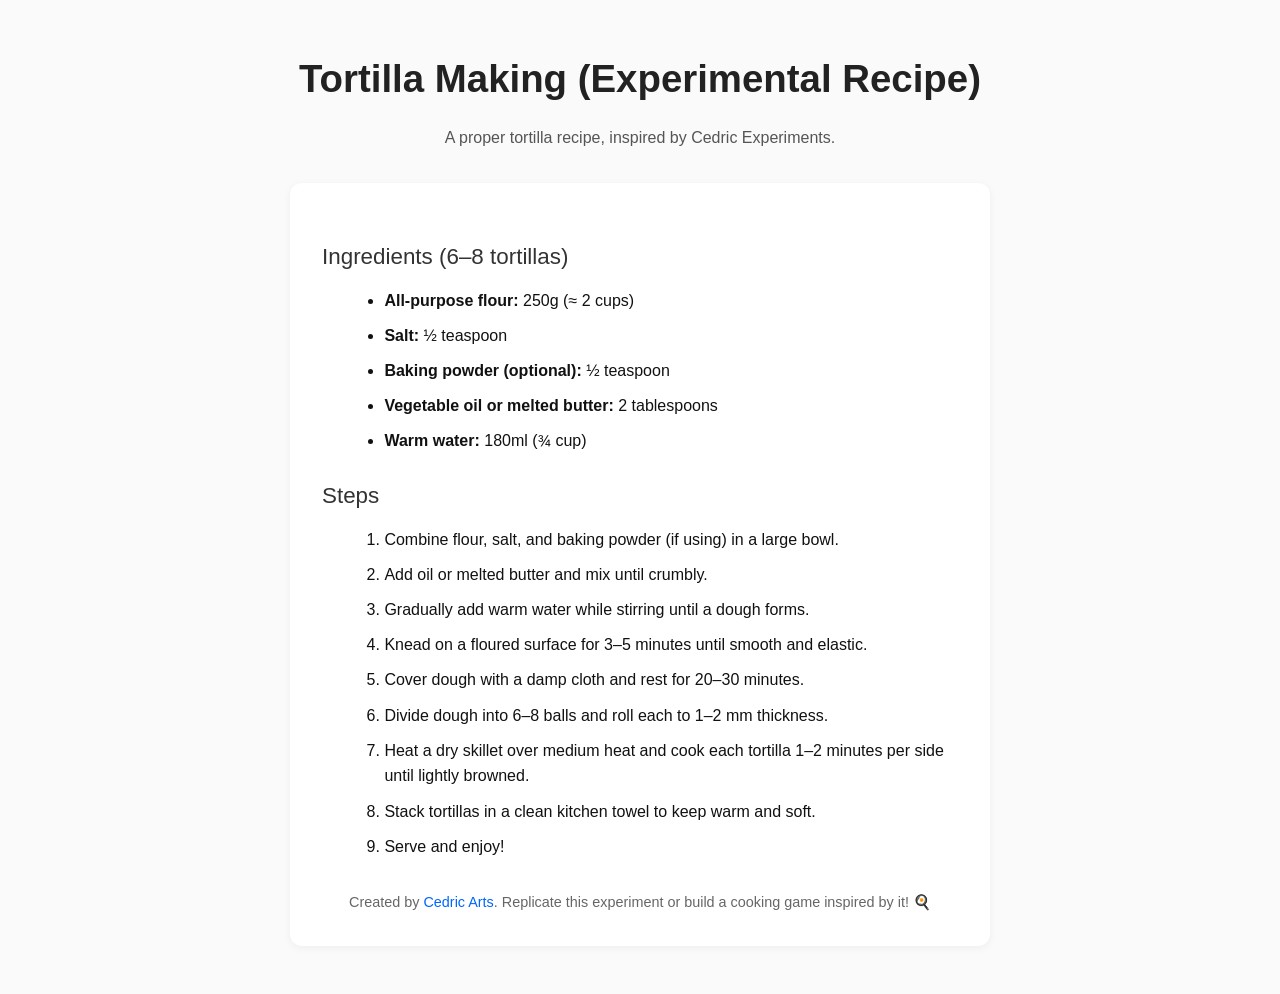
==== index.html @ 7a5d3dea "Update index.html" ====
<!DOCTYPE html><html lang="en">
<head>
  <meta charset="UTF-8">
  <meta name="viewport" content="width=device-width, initial-scale=1.0">
  <title>Tortilla Experiment Recipe | Cedric Arts</title>  <style>
    html, body {
      margin: 0;
      padding: 0;
      font-family: 'Inter', sans-serif;
      background: #FAFAFA;
      color: #111;
      line-height: 1.6;
    }

    a {
      color: #0066FF;
      text-decoration: none;
    }
    a:hover {
      text-decoration: underline;
    }

    main {
      max-width: 700px;
      margin: 3rem auto;
      padding: 0 1rem;
    }

    header {
      text-align: center;
      margin-bottom: 2rem;
    }
    header h1 {
      font-size: 2.4rem;
      margin: 0;
      color: #222;
    }
    header p {
      color: #555;
    }

    .recipe-card {
      background: #FFF;
      border-radius: 12px;
      padding: 2rem;
      box-shadow: 0 2px 8px rgba(0,0,0,0.05);
    }

    .section-title {
      font-size: 1.4rem;
      margin: 1.5rem 0 0.8rem;
      color: #333;
    }
    ul, ol {
      margin: 0 0 1rem 1.4rem;
    }
    li {
      margin-bottom: 0.6rem;
    }

    footer {
      margin-top: 2rem;
      text-align: center;
      font-size: 0.9rem;
      color: #666;
    }
  </style></head><body>
  <main>
    <header>
      <h1>Tortilla Making (Experimental Recipe)</h1>
      <p>A proper tortilla recipe, inspired by Cedric Experiments.</p>
    </header><div class="recipe-card">
  <section>
    <div class="section-title">Ingredients (6–8 tortillas)</div>
    <ul>
      <li><strong>All-purpose flour:</strong> 250g (≈ 2 cups)</li>
      <li><strong>Salt:</strong> ½ teaspoon</li>
      <li><strong>Baking powder (optional):</strong> ½ teaspoon</li>
      <li><strong>Vegetable oil or melted butter:</strong> 2 tablespoons</li>
      <li><strong>Warm water:</strong> 180ml (¾ cup)</li>
    </ul>
  </section>

  <section>
    <div class="section-title">Steps</div>
    <ol>
      <li>Combine flour, salt, and baking powder (if using) in a large bowl.</li>
      <li>Add oil or melted butter and mix until crumbly.</li>
      <li>Gradually add warm water while stirring until a dough forms.</li>
      <li>Knead on a floured surface for 3–5 minutes until smooth and elastic.</li>
      <li>Cover dough with a damp cloth and rest for 20–30 minutes.</li>
      <li>Divide dough into 6–8 balls and roll each to 1–2 mm thickness.</li>
      <li>Heat a dry skillet over medium heat and cook each tortilla 1–2 minutes per side until lightly browned.</li>
      <li>Stack tortillas in a clean kitchen towel to keep warm and soft.</li>
      <li>Serve and enjoy!</li>
    </ol>
  </section>

  <footer>
    Created by <a href="https://cedricarts.github.io">Cedric Arts</a>.
    Replicate this experiment or build a cooking game inspired by it! 🍳
  </footer>
</div>

  </main>
</body>
</html>
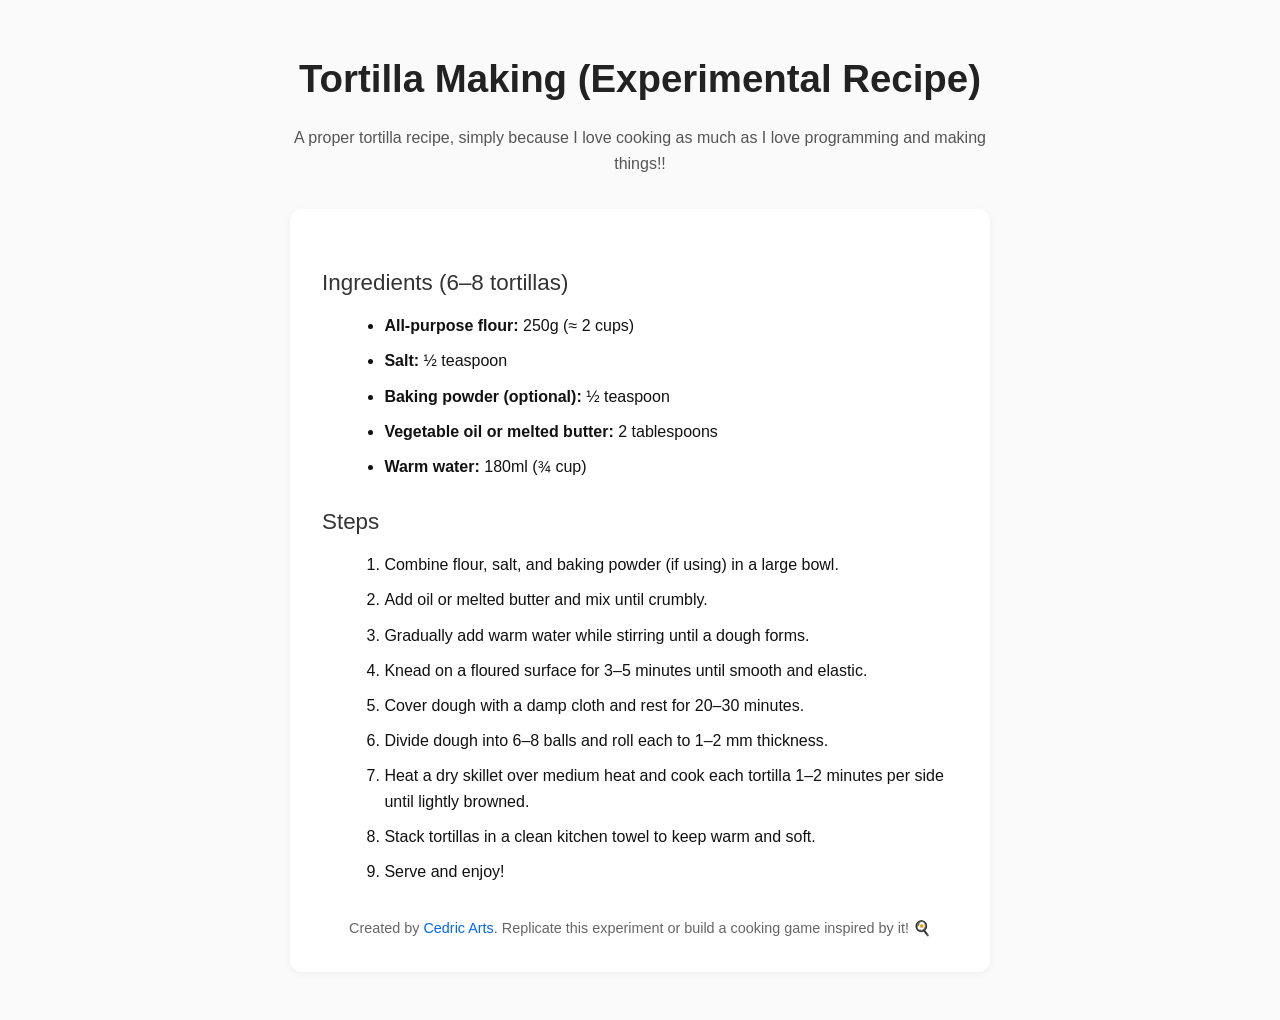
==== commit 2a6f95f8: "Update description in index.html" ====
--- a/index.html
+++ b/index.html
@@ -68,7 +68,7 @@
   <main>
     <header>
       <h1>Tortilla Making (Experimental Recipe)</h1>
-      <p>A proper tortilla recipe, inspired by Cedric Experiments.</p>
+      <p>A proper tortilla recipe, simply because I love cooking as much as I love programming and making things!!</p>
     </header><div class="recipe-card">
   <section>
     <div class="section-title">Ingredients (6–8 tortillas)</div>
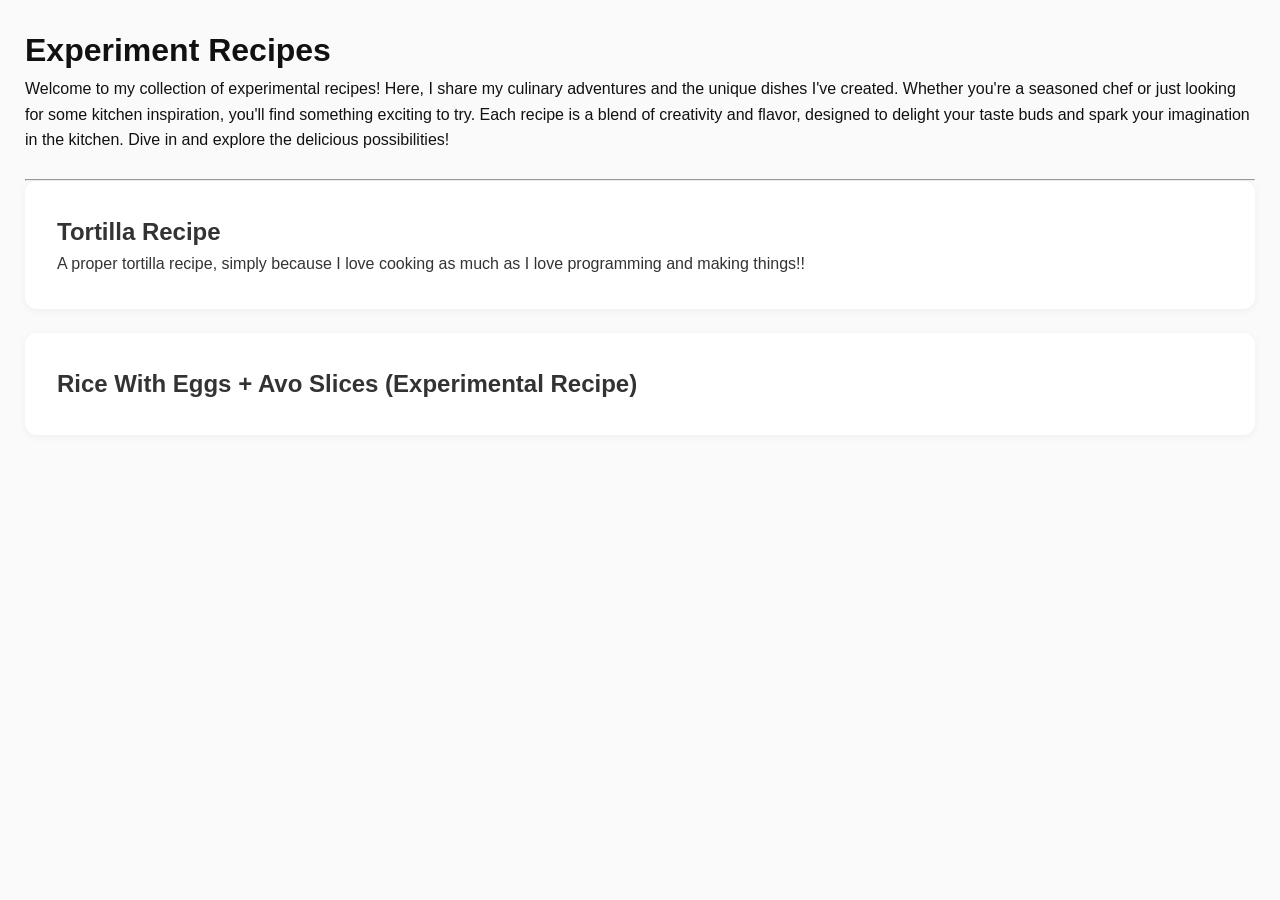
==== commit 5d49865a: "Add more recipes & update homepage" ====
--- a/index.html
+++ b/index.html
@@ -1,107 +1,41 @@
-<!DOCTYPE html><html lang="en">
+<!DOCTYPE html>
+<html lang="en">
+
 <head>
   <meta charset="UTF-8">
   <meta name="viewport" content="width=device-width, initial-scale=1.0">
-  <title>Tortilla Experiment Recipe | Cedric Arts</title>  <style>
-    html, body {
-      margin: 0;
-      padding: 0;
-      font-family: 'Inter', sans-serif;
-      background: #FAFAFA;
-      color: #111;
-      line-height: 1.6;
-    }
+  <title>Experiment Recipes | Cedric Arts</title>
+  <link rel="stylesheet" href="styles/homepage-styles.css">
+</head>
 
-    a {
-      color: #0066FF;
-      text-decoration: none;
-    }
-    a:hover {
-      text-decoration: underline;
-    }
-
-    main {
-      max-width: 700px;
-      margin: 3rem auto;
-      padding: 0 1rem;
-    }
-
-    header {
-      text-align: center;
-      margin-bottom: 2rem;
-    }
-    header h1 {
-      font-size: 2.4rem;
-      margin: 0;
-      color: #222;
-    }
-    header p {
-      color: #555;
-    }
-
-    .recipe-card {
-      background: #FFF;
-      border-radius: 12px;
-      padding: 2rem;
-      box-shadow: 0 2px 8px rgba(0,0,0,0.05);
-    }
-
-    .section-title {
-      font-size: 1.4rem;
-      margin: 1.5rem 0 0.8rem;
-      color: #333;
-    }
-    ul, ol {
-      margin: 0 0 1rem 1.4rem;
-    }
-    li {
-      margin-bottom: 0.6rem;
-    }
-
-    footer {
-      margin-top: 2rem;
-      text-align: center;
-      font-size: 0.9rem;
-      color: #666;
-    }
-  </style></head><body>
+<body>
   <main>
     <header>
-      <h1>Tortilla Making (Experimental Recipe)</h1>
-      <p>A proper tortilla recipe, simply because I love cooking as much as I love programming and making things!!</p>
-    </header><div class="recipe-card">
-  <section>
-    <div class="section-title">Ingredients (6–8 tortillas)</div>
-    <ul>
-      <li><strong>All-purpose flour:</strong> 250g (≈ 2 cups)</li>
-      <li><strong>Salt:</strong> ½ teaspoon</li>
-      <li><strong>Baking powder (optional):</strong> ½ teaspoon</li>
-      <li><strong>Vegetable oil or melted butter:</strong> 2 tablespoons</li>
-      <li><strong>Warm water:</strong> 180ml (¾ cup)</li>
-    </ul>
-  </section>
+      <h1>Experiment Recipes</h1>
+      <p>Welcome to my collection of experimental recipes! Here, I share my culinary adventures and the unique dishes
+        I've created. Whether you're a seasoned chef or just looking for some kitchen inspiration, you'll find something
+        exciting to try. Each recipe is a blend of creativity and flavor, designed to delight your taste buds and spark
+        your imagination in the kitchen. Dive in and explore the delicious possibilities!</p>
+    </header>
+    <br>
+    <hr>
+    <div class="recipe-list">
+      <a href="recipes/tortilla-recipe.html">
+        <div class="recipe-card">
+          <h2>Tortilla Recipe</h2>
+          <p>A proper tortilla recipe, simply because I love cooking as much as I love programming and making things!!
+          </p>
+        </div>
+      </a>
 
-  <section>
-    <div class="section-title">Steps</div>
-    <ol>
-      <li>Combine flour, salt, and baking powder (if using) in a large bowl.</li>
-      <li>Add oil or melted butter and mix until crumbly.</li>
-      <li>Gradually add warm water while stirring until a dough forms.</li>
-      <li>Knead on a floured surface for 3–5 minutes until smooth and elastic.</li>
-      <li>Cover dough with a damp cloth and rest for 20–30 minutes.</li>
-      <li>Divide dough into 6–8 balls and roll each to 1–2 mm thickness.</li>
-      <li>Heat a dry skillet over medium heat and cook each tortilla 1–2 minutes per side until lightly browned.</li>
-      <li>Stack tortillas in a clean kitchen towel to keep warm and soft.</li>
-      <li>Serve and enjoy!</li>
-    </ol>
-  </section>
-
-  <footer>
-    Created by <a href="https://cedricarts.github.io">Cedric Arts</a>.
-    Replicate this experiment or build a cooking game inspired by it! 🍳
-  </footer>
-</div>
+      <div class="recipe-card">
+        <h2><a href="recipes/balanced-meal.html">Rice With Eggs + Avo Slices (Experimental Recipe)</a></h2>
+        <p></p>
+      </div>
+      <!-- More recipe cards can be added here -->
+    </div>
 
   </main>
 </body>
-</html>
+
+</html>
--- a/styles/homepage-styles.css
+++ b/styles/homepage-styles.css
@@ -0,0 +1,34 @@
+*{
+    margin: 0;
+    padding: 0;
+    box-sizing: border-box;
+}
+
+body {
+    font-family: "Inter", sans-serif;
+    background: #fafafa;
+    color: #111;
+    line-height: 1.6;
+    margin: 10px;
+    padding: 15px;
+}
+
+.recipe-list {
+    display: flex;
+    flex-direction: column;
+    gap: 1.5rem;
+}
+
+
+a {
+    text-decoration: none;
+    color: #333;
+}
+
+.recipe-card {
+    background: #fff;
+    border-radius: 12px;
+    padding: 2rem;
+    box-shadow: 0 2px 8px rgba(0, 0, 0, 0.05);
+    transition: transform 0.2s ease, box-shadow 0.2s ease;
+}
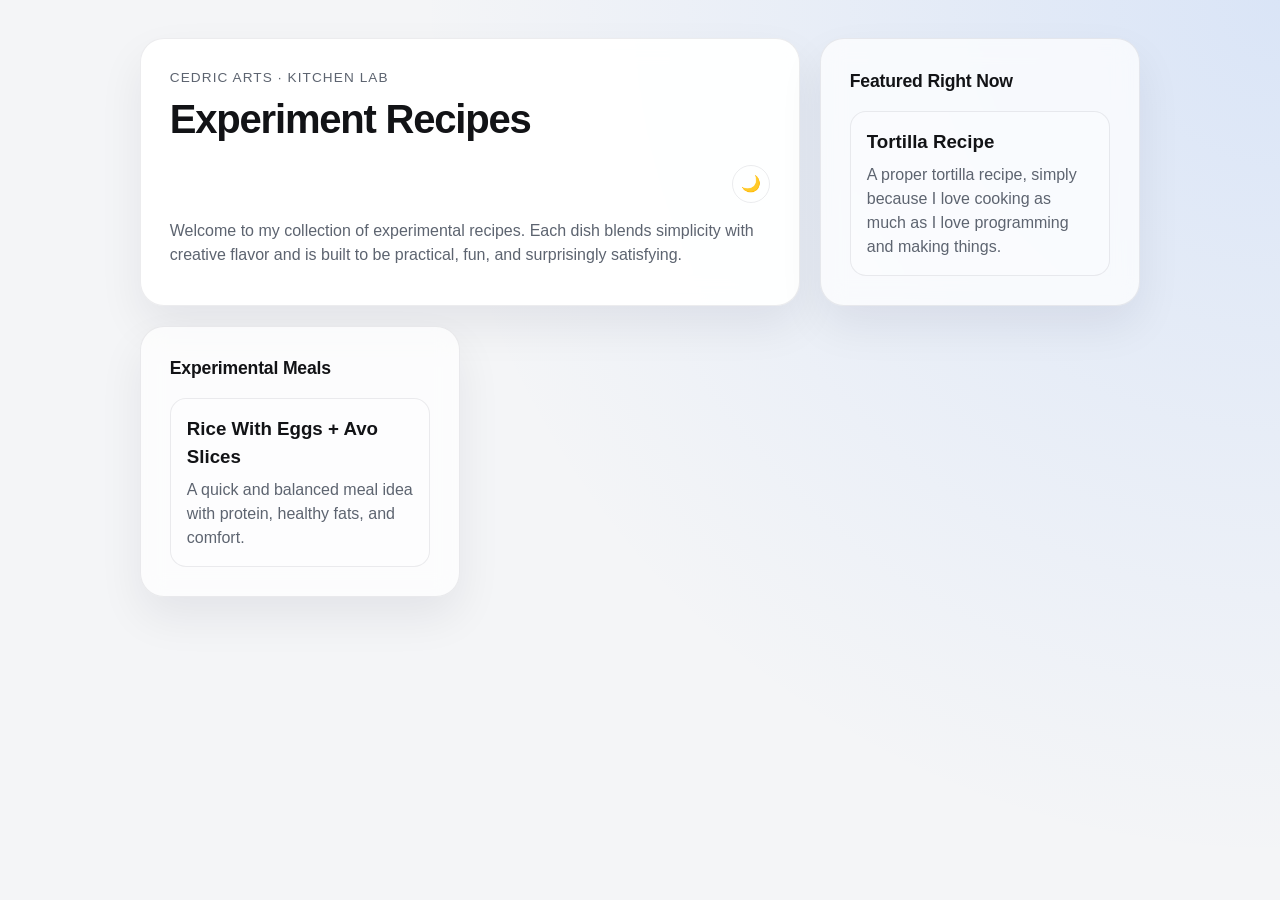
==== commit 1f6619a1: "Redesign homepage into responsive bento layout with theme toggle" ====
--- a/index.html
+++ b/index.html
@@ -1,5 +1,5 @@
 <!DOCTYPE html>
-<html lang="en">
+<html lang="en" data-theme="light">
 
 <head>
   <meta charset="UTF-8">
@@ -9,33 +9,51 @@
 </head>
 
 <body>
-  <main>
-    <header>
-      <h1>Experiment Recipes</h1>
-      <p>Welcome to my collection of experimental recipes! Here, I share my culinary adventures and the unique dishes
-        I've created. Whether you're a seasoned chef or just looking for some kitchen inspiration, you'll find something
-        exciting to try. Each recipe is a blend of creativity and flavor, designed to delight your taste buds and spark
-        your imagination in the kitchen. Dive in and explore the delicious possibilities!</p>
+  <main class="bento-layout">
+    <header class="panel panel-hero">
+      <div>
+        <p class="eyebrow">Cedric Arts · Kitchen Lab</p>
+        <h1>Experiment Recipes</h1>
+      </div>
+      <button class="theme-toggle" id="themeToggle" type="button" aria-label="Toggle color theme">🌙</button>
+      <p>Welcome to my collection of experimental recipes. Each dish blends simplicity with creative flavor and is
+        built to be practical, fun, and surprisingly satisfying.</p>
     </header>
-    <br>
-    <hr>
-    <div class="recipe-list">
-      <a href="recipes/tortilla-recipe.html">
-        <div class="recipe-card">
-          <h2>Tortilla Recipe</h2>
-          <p>A proper tortilla recipe, simply because I love cooking as much as I love programming and making things!!
-          </p>
-        </div>
+
+    <section class="panel panel-feature">
+      <h2>Featured Right Now</h2>
+      <a href="recipes/tortilla-recipe.html" class="recipe-card" aria-label="Open Tortilla Recipe">
+        <h3>Tortilla Recipe</h3>
+        <p>A proper tortilla recipe, simply because I love cooking as much as I love programming and making things.</p>
       </a>
+    </section>
 
-      <div class="recipe-card">
-        <h2><a href="recipes/balanced-meal.html">Rice With Eggs + Avo Slices (Experimental Recipe)</a></h2>
-        <p></p>
-      </div>
-      <!-- More recipe cards can be added here -->
-    </div>
+    <section class="panel panel-list">
+      <h2>Experimental Meals</h2>
+      <a class="recipe-card" href="recipes/balanced-meal.html">
+        <h3>Rice With Eggs + Avo Slices</h3>
+        <p>A quick and balanced meal idea with protein, healthy fats, and comfort.</p>
+      </a>
+    </section>
+  </main>
 
-  </main>
+  <script>
+    const root = document.documentElement;
+    const toggle = document.getElementById('themeToggle');
+    const savedTheme = localStorage.getItem('theme');
+
+    if (savedTheme) {
+      root.setAttribute('data-theme', savedTheme);
+      toggle.textContent = savedTheme === 'dark' ? '☀️' : '🌙';
+    }
+
+    toggle.addEventListener('click', () => {
+      const nextTheme = root.getAttribute('data-theme') === 'dark' ? 'light' : 'dark';
+      root.setAttribute('data-theme', nextTheme);
+      localStorage.setItem('theme', nextTheme);
+      toggle.textContent = nextTheme === 'dark' ? '☀️' : '🌙';
+    });
+  </script>
 </body>
 
-</html>+</html>
--- a/styles/homepage-styles.css
+++ b/styles/homepage-styles.css
@@ -1,34 +1,144 @@
-*{
+:root {
+    --bg: #f4f5f7;
+    --panel: rgba(255, 255, 255, 0.72);
+    --panel-strong: rgba(255, 255, 255, 0.95);
+    --text: #121316;
+    --muted: #5d6470;
+    --border: rgba(15, 23, 42, 0.08);
+    --shadow: 0 20px 45px rgba(10, 20, 40, 0.07);
+    --accent: #3b82f6;
+}
+
+:root[data-theme='dark'] {
+    --bg: #0f1115;
+    --panel: rgba(30, 32, 39, 0.75);
+    --panel-strong: rgba(22, 25, 32, 0.92);
+    --text: #f3f5f8;
+    --muted: #b8bfcc;
+    --border: rgba(255, 255, 255, 0.08);
+    --shadow: 0 18px 40px rgba(0, 0, 0, 0.35);
+    --accent: #7ab2ff;
+}
+
+@media (prefers-color-scheme: dark) {
+    :root:not([data-theme='light']) {
+        --bg: #0f1115;
+        --panel: rgba(30, 32, 39, 0.75);
+        --panel-strong: rgba(22, 25, 32, 0.92);
+        --text: #f3f5f8;
+        --muted: #b8bfcc;
+        --border: rgba(255, 255, 255, 0.08);
+        --shadow: 0 18px 40px rgba(0, 0, 0, 0.35);
+        --accent: #7ab2ff;
+    }
+}
+
+* {
     margin: 0;
     padding: 0;
     box-sizing: border-box;
 }
 
 body {
-    font-family: "Inter", sans-serif;
-    background: #fafafa;
-    color: #111;
-    line-height: 1.6;
-    margin: 10px;
-    padding: 15px;
+    font-family: -apple-system, BlinkMacSystemFont, "SF Pro Text", "Inter", "Segoe UI", sans-serif;
+    background: radial-gradient(circle at top right, rgba(59, 130, 246, 0.14), transparent 55%), var(--bg);
+    color: var(--text);
+    min-height: 100vh;
+    line-height: 1.5;
+    padding: clamp(1rem, 3vw, 2.5rem);
 }
 
-.recipe-list {
+.bento-layout {
+    max-width: 1000px;
+    margin: 0 auto;
+    display: grid;
+    gap: clamp(0.8rem, 2vw, 1.25rem);
+    grid-template-columns: repeat(auto-fit, minmax(260px, 1fr));
+    grid-auto-rows: minmax(180px, auto);
+}
+
+.panel {
+    background: var(--panel);
+    backdrop-filter: blur(12px);
+    -webkit-backdrop-filter: blur(12px);
+    border: 1px solid var(--border);
+    border-radius: 24px;
+    box-shadow: var(--shadow);
+    padding: clamp(1rem, 2.5vw, 1.8rem);
     display: flex;
     flex-direction: column;
-    gap: 1.5rem;
+    gap: 1rem;
 }
 
+.panel-hero {
+    grid-column: span 2;
+    background: var(--panel-strong);
+}
 
-a {
-    text-decoration: none;
-    color: #333;
+.panel-hero h1 {
+    font-size: clamp(1.65rem, 4vw, 2.5rem);
+    letter-spacing: -0.03em;
+}
+
+.eyebrow {
+    color: var(--muted);
+    font-size: 0.85rem;
+    text-transform: uppercase;
+    letter-spacing: 0.08em;
+}
+
+h2 {
+    font-size: 1.1rem;
+    letter-spacing: -0.01em;
+}
+
+.theme-toggle {
+    margin-left: auto;
+    border: 1px solid var(--border);
+    background: transparent;
+    color: var(--text);
+    border-radius: 999px;
+    width: 2.4rem;
+    height: 2.4rem;
+    cursor: pointer;
+    font-size: 1rem;
 }
 
 .recipe-card {
-    background: #fff;
-    border-radius: 12px;
-    padding: 2rem;
-    box-shadow: 0 2px 8px rgba(0, 0, 0, 0.05);
-    transition: transform 0.2s ease, box-shadow 0.2s ease;
-}+    display: flex;
+    flex-direction: column;
+    gap: 0.45rem;
+    color: var(--text);
+    text-decoration: none;
+    border-radius: 16px;
+    padding: 1rem;
+    border: 1px solid var(--border);
+    background: rgba(255, 255, 255, 0.24);
+    transition: transform 0.2s ease, border-color 0.2s ease;
+}
+
+:root[data-theme='dark'] .recipe-card {
+    background: rgba(255, 255, 255, 0.03);
+}
+
+@media (prefers-color-scheme: dark) {
+    :root:not([data-theme='light']) .recipe-card {
+        background: rgba(255, 255, 255, 0.03);
+    }
+}
+
+.recipe-card:hover {
+    transform: translateY(-2px);
+    border-color: var(--accent);
+}
+
+.recipe-card p,
+.panel p {
+    color: var(--muted);
+}
+
+@media (max-width: 760px) {
+    .panel-hero {
+        grid-column: span 1;
+    }
+}
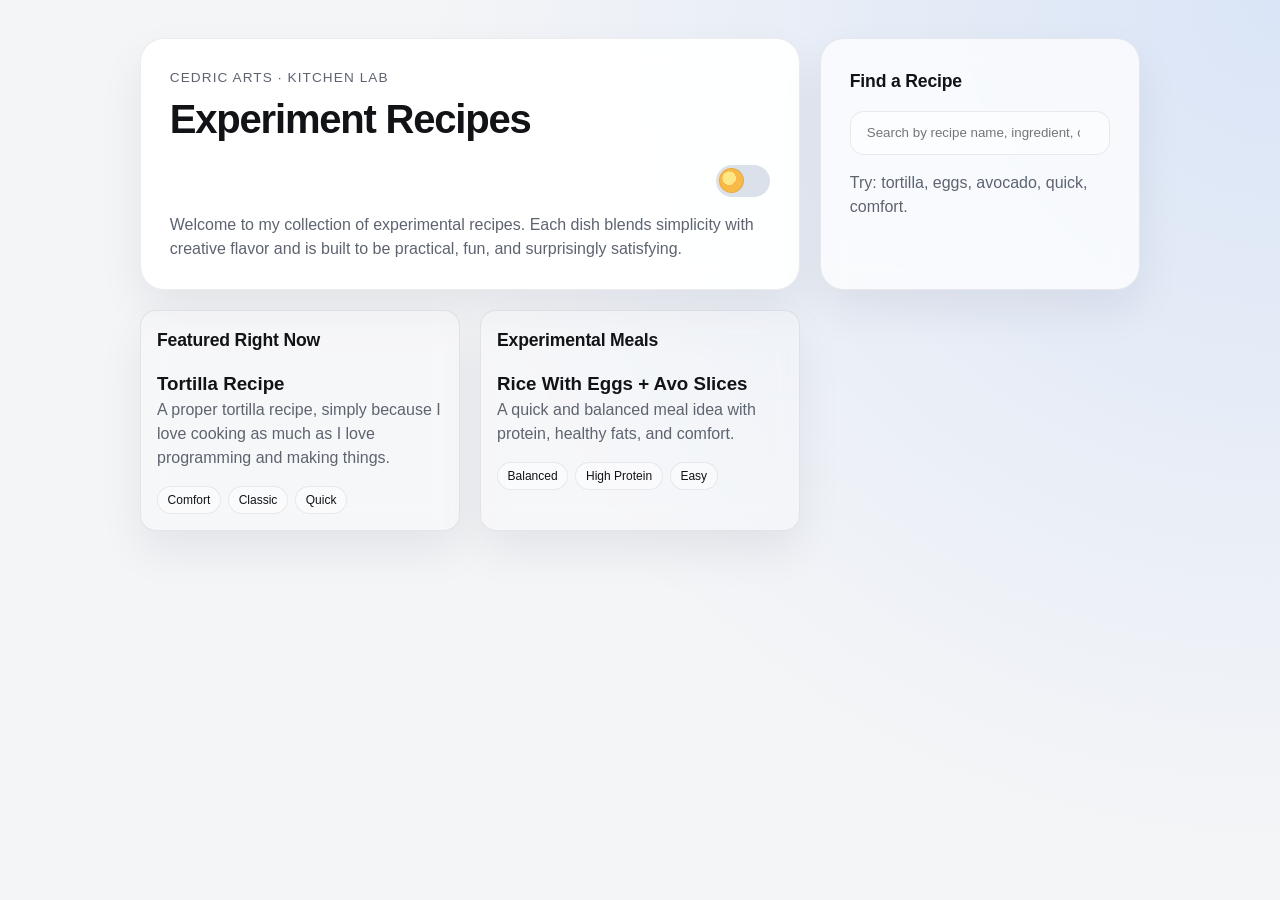
==== commit 0103975e: "Add recipe tags, search filtering, and switch-style theme toggle" ====
--- a/index.html
+++ b/index.html
@@ -15,45 +15,53 @@
         <p class="eyebrow">Cedric Arts · Kitchen Lab</p>
         <h1>Experiment Recipes</h1>
       </div>
-      <button class="theme-toggle" id="themeToggle" type="button" aria-label="Toggle color theme">🌙</button>
+
+      <button class="theme-switch" id="themeToggle" type="button" aria-label="Toggle color theme" aria-pressed="false">
+        <span class="switch-track">
+          <span class="switch-thumb" aria-hidden="true"></span>
+        </span>
+      </button>
+
       <p>Welcome to my collection of experimental recipes. Each dish blends simplicity with creative flavor and is
         built to be practical, fun, and surprisingly satisfying.</p>
     </header>
 
-    <section class="panel panel-feature">
+    <section class="panel panel-search">
+      <h2>Find a Recipe</h2>
+      <label for="recipeSearch" class="sr-only">Search recipes</label>
+      <input id="recipeSearch" type="search" placeholder="Search by recipe name, ingredient, or tag..." autocomplete="off">
+      <p class="search-hint">Try: tortilla, eggs, avocado, quick, comfort.</p>
+    </section>
+
+    <section class="panel panel-feature recipe-card" data-search="tortilla proper recipe cooking programming" data-tags="comfort,classic,quick" aria-label="Open Tortilla Recipe">
       <h2>Featured Right Now</h2>
-      <a href="recipes/tortilla-recipe.html" class="recipe-card" aria-label="Open Tortilla Recipe">
+      <a href="recipes/tortilla-recipe.html">
         <h3>Tortilla Recipe</h3>
         <p>A proper tortilla recipe, simply because I love cooking as much as I love programming and making things.</p>
       </a>
+      <div class="tags">
+        <span class="tag">Comfort</span>
+        <span class="tag">Classic</span>
+        <span class="tag">Quick</span>
+      </div>
     </section>
 
-    <section class="panel panel-list">
+    <section class="panel panel-list recipe-card" data-search="rice eggs avocado balanced healthy fats protein" data-tags="balanced,high-protein,easy" aria-label="Open Rice With Eggs and Avocado recipe">
       <h2>Experimental Meals</h2>
-      <a class="recipe-card" href="recipes/balanced-meal.html">
+      <a href="recipes/balanced-meal.html">
         <h3>Rice With Eggs + Avo Slices</h3>
         <p>A quick and balanced meal idea with protein, healthy fats, and comfort.</p>
       </a>
+      <div class="tags">
+        <span class="tag">Balanced</span>
+        <span class="tag">High Protein</span>
+        <span class="tag">Easy</span>
+      </div>
     </section>
   </main>
 
-  <script>
-    const root = document.documentElement;
-    const toggle = document.getElementById('themeToggle');
-    const savedTheme = localStorage.getItem('theme');
-
-    if (savedTheme) {
-      root.setAttribute('data-theme', savedTheme);
-      toggle.textContent = savedTheme === 'dark' ? '☀️' : '🌙';
-    }
-
-    toggle.addEventListener('click', () => {
-      const nextTheme = root.getAttribute('data-theme') === 'dark' ? 'light' : 'dark';
-      root.setAttribute('data-theme', nextTheme);
-      localStorage.setItem('theme', nextTheme);
-      toggle.textContent = nextTheme === 'dark' ? '☀️' : '🌙';
-    });
-  </script>
+  <script src="js/theme-toggle.js" defer></script>
+  <script src="js/search.js" defer></script>
 </body>
 
 </html>
--- a/styles/homepage-styles.css
+++ b/styles/homepage-styles.css
@@ -7,6 +7,7 @@
     --border: rgba(15, 23, 42, 0.08);
     --shadow: 0 20px 45px rgba(10, 20, 40, 0.07);
     --accent: #3b82f6;
+    --track: #dbe1ea;
 }
 
 :root[data-theme='dark'] {
@@ -18,6 +19,7 @@
     --border: rgba(255, 255, 255, 0.08);
     --shadow: 0 18px 40px rgba(0, 0, 0, 0.35);
     --accent: #7ab2ff;
+    --track: #2b3342;
 }
 
 @media (prefers-color-scheme: dark) {
@@ -30,14 +32,11 @@
         --border: rgba(255, 255, 255, 0.08);
         --shadow: 0 18px 40px rgba(0, 0, 0, 0.35);
         --accent: #7ab2ff;
+        --track: #2b3342;
     }
 }
 
-* {
-    margin: 0;
-    padding: 0;
-    box-sizing: border-box;
-}
+* { margin: 0; padding: 0; box-sizing: border-box; }
 
 body {
     font-family: -apple-system, BlinkMacSystemFont, "SF Pro Text", "Inter", "Segoe UI", sans-serif;
@@ -54,13 +53,11 @@
     display: grid;
     gap: clamp(0.8rem, 2vw, 1.25rem);
     grid-template-columns: repeat(auto-fit, minmax(260px, 1fr));
-    grid-auto-rows: minmax(180px, auto);
 }
 
 .panel {
     background: var(--panel);
     backdrop-filter: blur(12px);
-    -webkit-backdrop-filter: blur(12px);
     border: 1px solid var(--border);
     border-radius: 24px;
     box-shadow: var(--shadow);
@@ -70,75 +67,68 @@
     gap: 1rem;
 }
 
-.panel-hero {
-    grid-column: span 2;
-    background: var(--panel-strong);
+.panel-hero { grid-column: span 2; background: var(--panel-strong); }
+.panel-hero h1 { font-size: clamp(1.65rem, 4vw, 2.5rem); letter-spacing: -0.03em; }
+.eyebrow { color: var(--muted); font-size: 0.85rem; text-transform: uppercase; letter-spacing: 0.08em; }
+h2 { font-size: 1.1rem; letter-spacing: -0.01em; }
+
+.theme-switch { margin-left: auto; background: transparent; border: none; cursor: pointer; }
+.switch-track {
+    display: inline-flex;
+    align-items: center;
+    width: 3.4rem;
+    height: 2rem;
+    border-radius: 999px;
+    background: var(--track);
+    padding: 0.2rem;
+    transition: background 0.2s ease;
 }
 
-.panel-hero h1 {
-    font-size: clamp(1.65rem, 4vw, 2.5rem);
-    letter-spacing: -0.03em;
+.switch-thumb {
+    width: 1.55rem;
+    height: 1.55rem;
+    border-radius: 50%;
+    background: #fff;
+    border: 1px solid rgba(0,0,0,0.08);
+    background-image: radial-gradient(circle at 40% 40%, #ffe785 34%, #f8b946 35%);
+    transition: transform 0.22s ease, background-image 0.22s ease;
 }
 
-.eyebrow {
-    color: var(--muted);
-    font-size: 0.85rem;
-    text-transform: uppercase;
-    letter-spacing: 0.08em;
+:root[data-theme='dark'] .switch-thumb { transform: translateX(1.35rem); background-image: radial-gradient(circle at 35% 35%, #d9deff 32%, #8898ff 33%); }
+@media (prefers-color-scheme: dark) { :root:not([data-theme='light']) .switch-thumb { transform: translateX(1.35rem); background-image: radial-gradient(circle at 35% 35%, #d9deff 32%, #8898ff 33%);} }
+
+#recipeSearch {
+    width: 100%;
+    border-radius: 14px;
+    border: 1px solid var(--border);
+    padding: 0.85rem 1rem;
+    background: rgba(255, 255, 255, 0.5);
+    color: var(--text);
 }
 
-h2 {
-    font-size: 1.1rem;
-    letter-spacing: -0.01em;
-}
+.search-hint, .panel p, .recipe-card p { color: var(--muted); }
+.sr-only { position: absolute; width: 1px; height: 1px; overflow: hidden; clip: rect(0, 0, 0, 0); white-space: nowrap; }
 
-.theme-toggle {
-    margin-left: auto;
+.recipe-card a { text-decoration: none; color: inherit; }
+.recipe-card {
+    border-radius: 16px;
     border: 1px solid var(--border);
-    background: transparent;
-    color: var(--text);
-    border-radius: 999px;
-    width: 2.4rem;
-    height: 2.4rem;
-    cursor: pointer;
-    font-size: 1rem;
-}
-
-.recipe-card {
-    display: flex;
-    flex-direction: column;
-    gap: 0.45rem;
-    color: var(--text);
-    text-decoration: none;
-    border-radius: 16px;
     padding: 1rem;
-    border: 1px solid var(--border);
     background: rgba(255, 255, 255, 0.24);
     transition: transform 0.2s ease, border-color 0.2s ease;
 }
 
-:root[data-theme='dark'] .recipe-card {
-    background: rgba(255, 255, 255, 0.03);
+:root[data-theme='dark'] .recipe-card { background: rgba(255, 255, 255, 0.03); }
+@media (prefers-color-scheme: dark) { :root:not([data-theme='light']) .recipe-card { background: rgba(255, 255, 255, 0.03); } }
+
+.recipe-card:hover { transform: translateY(-2px); border-color: var(--accent); }
+.tags { display: flex; flex-wrap: wrap; gap: 0.45rem; }
+.tag {
+    font-size: 0.75rem;
+    border: 1px solid var(--border);
+    border-radius: 999px;
+    padding: 0.25rem 0.6rem;
+    background: rgba(255, 255, 255, 0.45);
 }
 
-@media (prefers-color-scheme: dark) {
-    :root:not([data-theme='light']) .recipe-card {
-        background: rgba(255, 255, 255, 0.03);
-    }
-}
-
-.recipe-card:hover {
-    transform: translateY(-2px);
-    border-color: var(--accent);
-}
-
-.recipe-card p,
-.panel p {
-    color: var(--muted);
-}
-
-@media (max-width: 760px) {
-    .panel-hero {
-        grid-column: span 1;
-    }
-}
+@media (max-width: 760px) { .panel-hero { grid-column: span 1; } }
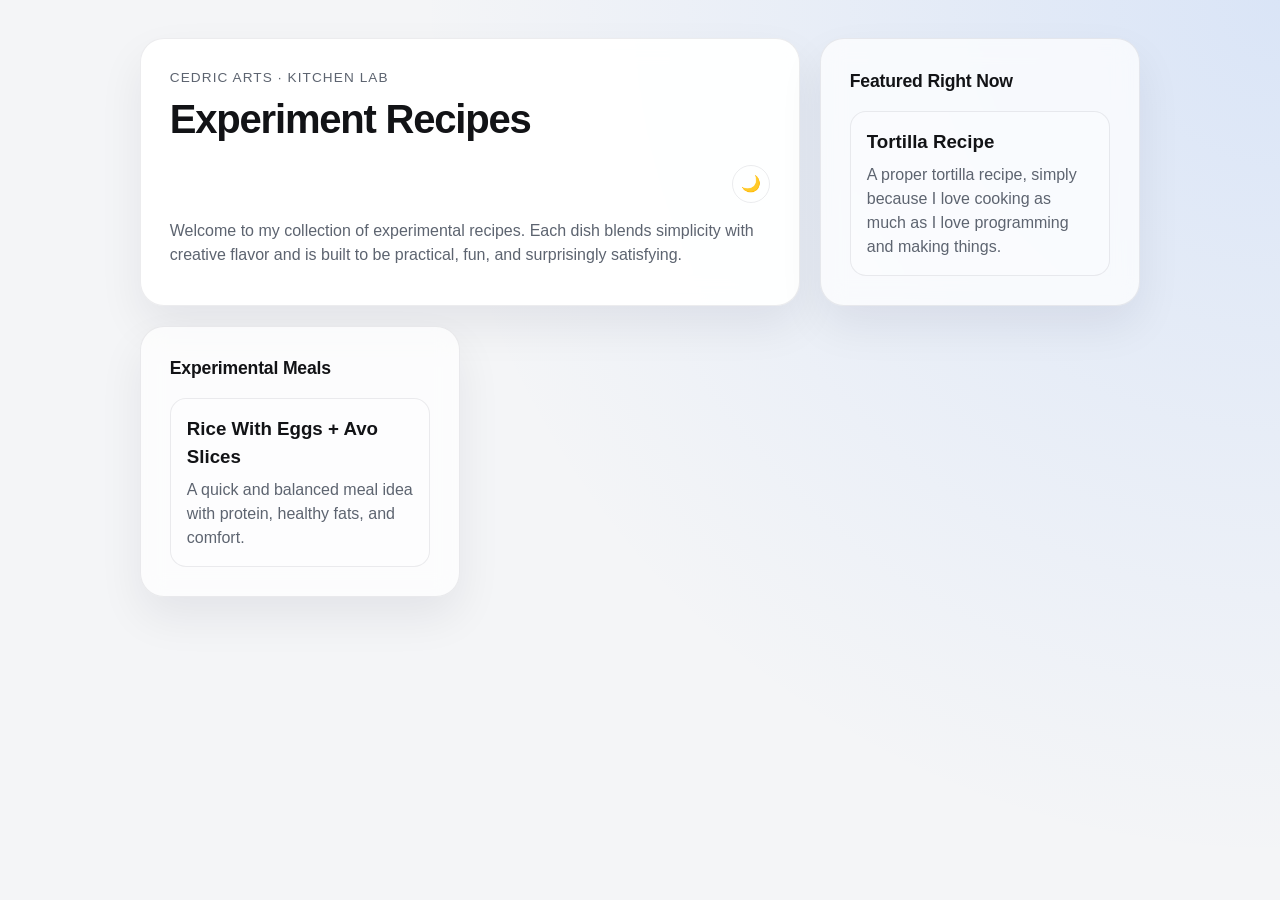
==== commit f5a0541f: "Merge branch 'main' into codex/convert-index.html-to-bento-style-layout" ====
--- a/index.html
+++ b/index.html
@@ -15,53 +15,30 @@
         <p class="eyebrow">Cedric Arts · Kitchen Lab</p>
         <h1>Experiment Recipes</h1>
       </div>
-
-      <button class="theme-switch" id="themeToggle" type="button" aria-label="Toggle color theme" aria-pressed="false">
-        <span class="switch-track">
-          <span class="switch-thumb" aria-hidden="true"></span>
-        </span>
-      </button>
-
+      <button class="theme-toggle" id="themeToggle" type="button" aria-label="Toggle color theme">🌙</button>
       <p>Welcome to my collection of experimental recipes. Each dish blends simplicity with creative flavor and is
         built to be practical, fun, and surprisingly satisfying.</p>
     </header>
 
-    <section class="panel panel-search">
-      <h2>Find a Recipe</h2>
-      <label for="recipeSearch" class="sr-only">Search recipes</label>
-      <input id="recipeSearch" type="search" placeholder="Search by recipe name, ingredient, or tag..." autocomplete="off">
-      <p class="search-hint">Try: tortilla, eggs, avocado, quick, comfort.</p>
-    </section>
-
-    <section class="panel panel-feature recipe-card" data-search="tortilla proper recipe cooking programming" data-tags="comfort,classic,quick" aria-label="Open Tortilla Recipe">
+    <section class="panel panel-feature">
       <h2>Featured Right Now</h2>
-      <a href="recipes/tortilla-recipe.html">
+      <a href="recipes/tortilla-recipe.html" class="recipe-card" aria-label="Open Tortilla Recipe">
         <h3>Tortilla Recipe</h3>
         <p>A proper tortilla recipe, simply because I love cooking as much as I love programming and making things.</p>
       </a>
-      <div class="tags">
-        <span class="tag">Comfort</span>
-        <span class="tag">Classic</span>
-        <span class="tag">Quick</span>
-      </div>
     </section>
 
-    <section class="panel panel-list recipe-card" data-search="rice eggs avocado balanced healthy fats protein" data-tags="balanced,high-protein,easy" aria-label="Open Rice With Eggs and Avocado recipe">
+    <section class="panel panel-list">
       <h2>Experimental Meals</h2>
-      <a href="recipes/balanced-meal.html">
+      <a class="recipe-card" href="recipes/balanced-meal.html">
         <h3>Rice With Eggs + Avo Slices</h3>
         <p>A quick and balanced meal idea with protein, healthy fats, and comfort.</p>
       </a>
-      <div class="tags">
-        <span class="tag">Balanced</span>
-        <span class="tag">High Protein</span>
-        <span class="tag">Easy</span>
-      </div>
     </section>
   </main>
 
-  <script src="js/theme-toggle.js" defer></script>
-  <script src="js/search.js" defer></script>
+  <script src="js/theme-toggle.js">
+  </script>
 </body>
 
 </html>
--- a/styles/homepage-styles.css
+++ b/styles/homepage-styles.css
@@ -7,7 +7,36 @@
     --border: rgba(15, 23, 42, 0.08);
     --shadow: 0 20px 45px rgba(10, 20, 40, 0.07);
     --accent: #3b82f6;
-    --track: #dbe1ea;
+}
+
+:root[data-theme='dark'] {
+    --bg: #0f1115;
+    --panel: rgba(30, 32, 39, 0.75);
+    --panel-strong: rgba(22, 25, 32, 0.92);
+    --text: #f3f5f8;
+    --muted: #b8bfcc;
+    --border: rgba(255, 255, 255, 0.08);
+    --shadow: 0 18px 40px rgba(0, 0, 0, 0.35);
+    --accent: #7ab2ff;
+}
+
+@media (prefers-color-scheme: dark) {
+    :root:not([data-theme='light']) {
+        --bg: #0f1115;
+        --panel: rgba(30, 32, 39, 0.75);
+        --panel-strong: rgba(22, 25, 32, 0.92);
+        --text: #f3f5f8;
+        --muted: #b8bfcc;
+        --border: rgba(255, 255, 255, 0.08);
+        --shadow: 0 18px 40px rgba(0, 0, 0, 0.35);
+        --accent: #7ab2ff;
+    }
+}
+
+* {
+    margin: 0;
+    padding: 0;
+    box-sizing: border-box;
 }
 
 :root[data-theme='dark'] {
@@ -53,11 +82,13 @@
     display: grid;
     gap: clamp(0.8rem, 2vw, 1.25rem);
     grid-template-columns: repeat(auto-fit, minmax(260px, 1fr));
+    grid-auto-rows: minmax(180px, auto);
 }
 
 .panel {
     background: var(--panel);
     backdrop-filter: blur(12px);
+    -webkit-backdrop-filter: blur(12px);
     border: 1px solid var(--border);
     border-radius: 24px;
     box-shadow: var(--shadow);
@@ -67,68 +98,75 @@
     gap: 1rem;
 }
 
-.panel-hero { grid-column: span 2; background: var(--panel-strong); }
-.panel-hero h1 { font-size: clamp(1.65rem, 4vw, 2.5rem); letter-spacing: -0.03em; }
-.eyebrow { color: var(--muted); font-size: 0.85rem; text-transform: uppercase; letter-spacing: 0.08em; }
-h2 { font-size: 1.1rem; letter-spacing: -0.01em; }
-
-.theme-switch { margin-left: auto; background: transparent; border: none; cursor: pointer; }
-.switch-track {
-    display: inline-flex;
-    align-items: center;
-    width: 3.4rem;
-    height: 2rem;
-    border-radius: 999px;
-    background: var(--track);
-    padding: 0.2rem;
-    transition: background 0.2s ease;
+.panel-hero {
+    grid-column: span 2;
+    background: var(--panel-strong);
 }
 
-.switch-thumb {
-    width: 1.55rem;
-    height: 1.55rem;
-    border-radius: 50%;
-    background: #fff;
-    border: 1px solid rgba(0,0,0,0.08);
-    background-image: radial-gradient(circle at 40% 40%, #ffe785 34%, #f8b946 35%);
-    transition: transform 0.22s ease, background-image 0.22s ease;
+.panel-hero h1 {
+    font-size: clamp(1.65rem, 4vw, 2.5rem);
+    letter-spacing: -0.03em;
 }
 
-:root[data-theme='dark'] .switch-thumb { transform: translateX(1.35rem); background-image: radial-gradient(circle at 35% 35%, #d9deff 32%, #8898ff 33%); }
-@media (prefers-color-scheme: dark) { :root:not([data-theme='light']) .switch-thumb { transform: translateX(1.35rem); background-image: radial-gradient(circle at 35% 35%, #d9deff 32%, #8898ff 33%);} }
-
-#recipeSearch {
-    width: 100%;
-    border-radius: 14px;
-    border: 1px solid var(--border);
-    padding: 0.85rem 1rem;
-    background: rgba(255, 255, 255, 0.5);
-    color: var(--text);
+.eyebrow {
+    color: var(--muted);
+    font-size: 0.85rem;
+    text-transform: uppercase;
+    letter-spacing: 0.08em;
 }
 
-.search-hint, .panel p, .recipe-card p { color: var(--muted); }
-.sr-only { position: absolute; width: 1px; height: 1px; overflow: hidden; clip: rect(0, 0, 0, 0); white-space: nowrap; }
+h2 {
+    font-size: 1.1rem;
+    letter-spacing: -0.01em;
+}
 
-.recipe-card a { text-decoration: none; color: inherit; }
+.theme-toggle {
+    margin-left: auto;
+    border: 1px solid var(--border);
+    background: transparent;
+    color: var(--text);
+    border-radius: 999px;
+    width: 2.4rem;
+    height: 2.4rem;
+    cursor: pointer;
+    font-size: 1rem;
+}
+
 .recipe-card {
+    display: flex;
+    flex-direction: column;
+    gap: 0.45rem;
+    color: var(--text);
+    text-decoration: none;
     border-radius: 16px;
+    padding: 1rem;
     border: 1px solid var(--border);
-    padding: 1rem;
     background: rgba(255, 255, 255, 0.24);
     transition: transform 0.2s ease, border-color 0.2s ease;
 }
 
-:root[data-theme='dark'] .recipe-card { background: rgba(255, 255, 255, 0.03); }
-@media (prefers-color-scheme: dark) { :root:not([data-theme='light']) .recipe-card { background: rgba(255, 255, 255, 0.03); } }
-
-.recipe-card:hover { transform: translateY(-2px); border-color: var(--accent); }
-.tags { display: flex; flex-wrap: wrap; gap: 0.45rem; }
-.tag {
-    font-size: 0.75rem;
-    border: 1px solid var(--border);
-    border-radius: 999px;
-    padding: 0.25rem 0.6rem;
-    background: rgba(255, 255, 255, 0.45);
+:root[data-theme='dark'] .recipe-card {
+    background: rgba(255, 255, 255, 0.03);
 }
 
-@media (max-width: 760px) { .panel-hero { grid-column: span 1; } }
+@media (prefers-color-scheme: dark) {
+    :root:not([data-theme='light']) .recipe-card {
+        background: rgba(255, 255, 255, 0.03);
+    }
+}
+
+.recipe-card:hover {
+    transform: translateY(-2px);
+    border-color: var(--accent);
+}
+
+.recipe-card p,
+.panel p {
+    color: var(--muted);
+}
+
+@media (max-width: 760px) {
+    .panel-hero {
+        grid-column: span 1;
+    }
+}
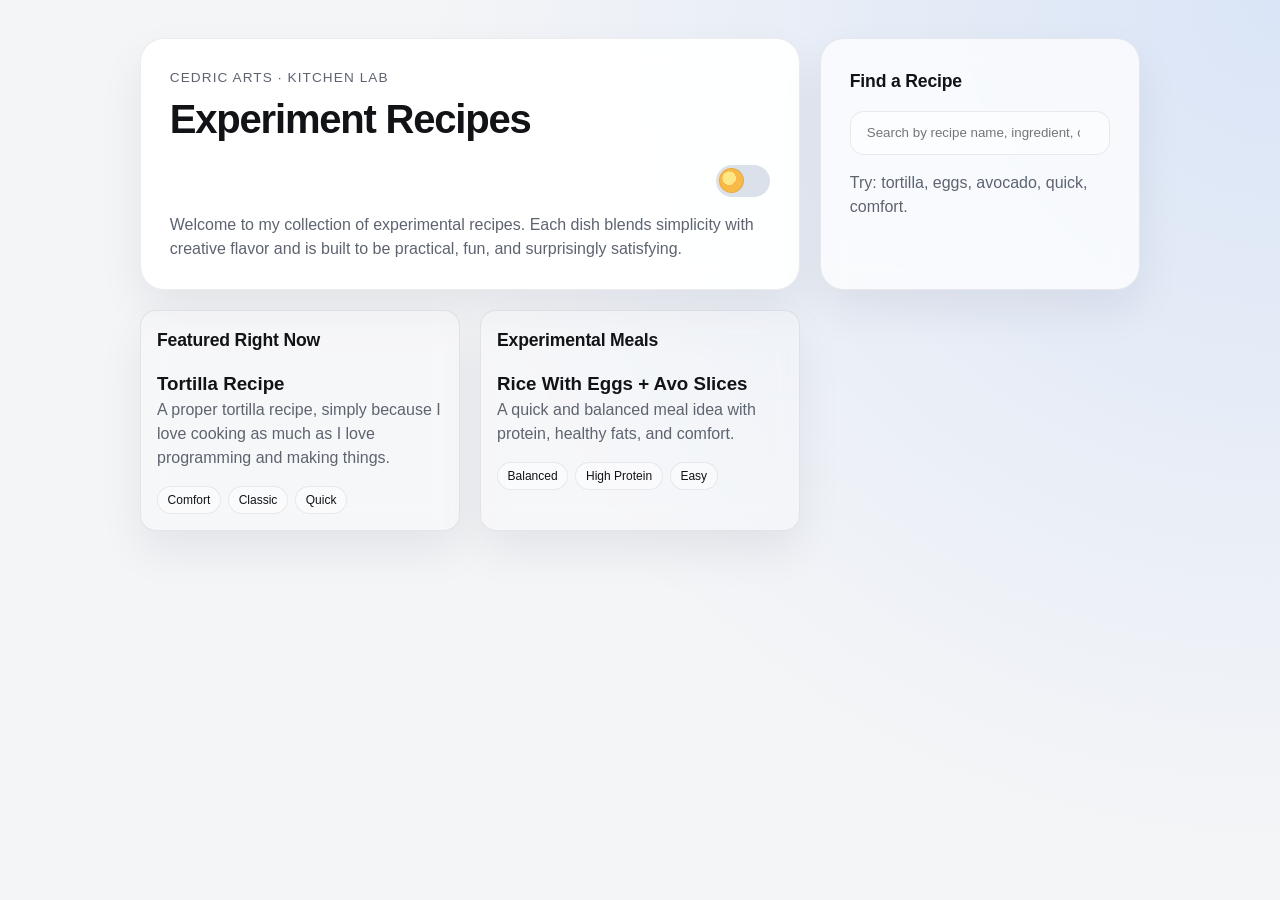
==== commit b9081274: "Harden homepage search initialization" ====
--- a/index.html
+++ b/index.html
@@ -15,30 +15,53 @@
         <p class="eyebrow">Cedric Arts · Kitchen Lab</p>
         <h1>Experiment Recipes</h1>
       </div>
-      <button class="theme-toggle" id="themeToggle" type="button" aria-label="Toggle color theme">🌙</button>
+
+      <button class="theme-switch" id="themeToggle" type="button" aria-label="Toggle color theme" aria-pressed="false">
+        <span class="switch-track">
+          <span class="switch-thumb" aria-hidden="true"></span>
+        </span>
+      </button>
+
       <p>Welcome to my collection of experimental recipes. Each dish blends simplicity with creative flavor and is
         built to be practical, fun, and surprisingly satisfying.</p>
     </header>
 
-    <section class="panel panel-feature">
+    <section class="panel panel-search">
+      <h2>Find a Recipe</h2>
+      <label for="recipeSearch" class="sr-only">Search recipes</label>
+      <input id="recipeSearch" type="search" placeholder="Search by recipe name, ingredient, or tag..." autocomplete="off">
+      <p class="search-hint">Try: tortilla, eggs, avocado, quick, comfort.</p>
+    </section>
+
+    <section class="panel panel-feature recipe-card" data-search="tortilla proper recipe cooking programming" data-tags="comfort,classic,quick" aria-label="Open Tortilla Recipe">
       <h2>Featured Right Now</h2>
-      <a href="recipes/tortilla-recipe.html" class="recipe-card" aria-label="Open Tortilla Recipe">
+      <a href="recipes/tortilla-recipe.html">
         <h3>Tortilla Recipe</h3>
         <p>A proper tortilla recipe, simply because I love cooking as much as I love programming and making things.</p>
       </a>
+      <div class="tags">
+        <span class="tag">Comfort</span>
+        <span class="tag">Classic</span>
+        <span class="tag">Quick</span>
+      </div>
     </section>
 
-    <section class="panel panel-list">
+    <section class="panel panel-list recipe-card" data-search="rice eggs avocado balanced healthy fats protein" data-tags="balanced,high-protein,easy" aria-label="Open Rice With Eggs and Avocado recipe">
       <h2>Experimental Meals</h2>
-      <a class="recipe-card" href="recipes/balanced-meal.html">
+      <a href="recipes/balanced-meal.html">
         <h3>Rice With Eggs + Avo Slices</h3>
         <p>A quick and balanced meal idea with protein, healthy fats, and comfort.</p>
       </a>
+      <div class="tags">
+        <span class="tag">Balanced</span>
+        <span class="tag">High Protein</span>
+        <span class="tag">Easy</span>
+      </div>
     </section>
   </main>
 
-  <script src="js/theme-toggle.js">
-  </script>
+  <script src="js/theme-toggle.js" defer></script>
+  <script src="js/search.js" defer></script>
 </body>
 
 </html>
--- a/styles/homepage-styles.css
+++ b/styles/homepage-styles.css
@@ -7,36 +7,7 @@
     --border: rgba(15, 23, 42, 0.08);
     --shadow: 0 20px 45px rgba(10, 20, 40, 0.07);
     --accent: #3b82f6;
-}
-
-:root[data-theme='dark'] {
-    --bg: #0f1115;
-    --panel: rgba(30, 32, 39, 0.75);
-    --panel-strong: rgba(22, 25, 32, 0.92);
-    --text: #f3f5f8;
-    --muted: #b8bfcc;
-    --border: rgba(255, 255, 255, 0.08);
-    --shadow: 0 18px 40px rgba(0, 0, 0, 0.35);
-    --accent: #7ab2ff;
-}
-
-@media (prefers-color-scheme: dark) {
-    :root:not([data-theme='light']) {
-        --bg: #0f1115;
-        --panel: rgba(30, 32, 39, 0.75);
-        --panel-strong: rgba(22, 25, 32, 0.92);
-        --text: #f3f5f8;
-        --muted: #b8bfcc;
-        --border: rgba(255, 255, 255, 0.08);
-        --shadow: 0 18px 40px rgba(0, 0, 0, 0.35);
-        --accent: #7ab2ff;
-    }
-}
-
-* {
-    margin: 0;
-    padding: 0;
-    box-sizing: border-box;
+    --track: #dbe1ea;
 }
 
 :root[data-theme='dark'] {
@@ -82,13 +53,11 @@
     display: grid;
     gap: clamp(0.8rem, 2vw, 1.25rem);
     grid-template-columns: repeat(auto-fit, minmax(260px, 1fr));
-    grid-auto-rows: minmax(180px, auto);
 }
 
 .panel {
     background: var(--panel);
     backdrop-filter: blur(12px);
-    -webkit-backdrop-filter: blur(12px);
     border: 1px solid var(--border);
     border-radius: 24px;
     box-shadow: var(--shadow);
@@ -98,75 +67,68 @@
     gap: 1rem;
 }
 
-.panel-hero {
-    grid-column: span 2;
-    background: var(--panel-strong);
+.panel-hero { grid-column: span 2; background: var(--panel-strong); }
+.panel-hero h1 { font-size: clamp(1.65rem, 4vw, 2.5rem); letter-spacing: -0.03em; }
+.eyebrow { color: var(--muted); font-size: 0.85rem; text-transform: uppercase; letter-spacing: 0.08em; }
+h2 { font-size: 1.1rem; letter-spacing: -0.01em; }
+
+.theme-switch { margin-left: auto; background: transparent; border: none; cursor: pointer; }
+.switch-track {
+    display: inline-flex;
+    align-items: center;
+    width: 3.4rem;
+    height: 2rem;
+    border-radius: 999px;
+    background: var(--track);
+    padding: 0.2rem;
+    transition: background 0.2s ease;
 }
 
-.panel-hero h1 {
-    font-size: clamp(1.65rem, 4vw, 2.5rem);
-    letter-spacing: -0.03em;
+.switch-thumb {
+    width: 1.55rem;
+    height: 1.55rem;
+    border-radius: 50%;
+    background: #fff;
+    border: 1px solid rgba(0,0,0,0.08);
+    background-image: radial-gradient(circle at 40% 40%, #ffe785 34%, #f8b946 35%);
+    transition: transform 0.22s ease, background-image 0.22s ease;
 }
 
-.eyebrow {
-    color: var(--muted);
-    font-size: 0.85rem;
-    text-transform: uppercase;
-    letter-spacing: 0.08em;
+:root[data-theme='dark'] .switch-thumb { transform: translateX(1.35rem); background-image: radial-gradient(circle at 35% 35%, #d9deff 32%, #8898ff 33%); }
+@media (prefers-color-scheme: dark) { :root:not([data-theme='light']) .switch-thumb { transform: translateX(1.35rem); background-image: radial-gradient(circle at 35% 35%, #d9deff 32%, #8898ff 33%);} }
+
+#recipeSearch {
+    width: 100%;
+    border-radius: 14px;
+    border: 1px solid var(--border);
+    padding: 0.85rem 1rem;
+    background: rgba(255, 255, 255, 0.5);
+    color: var(--text);
 }
 
-h2 {
-    font-size: 1.1rem;
-    letter-spacing: -0.01em;
-}
+.search-hint, .panel p, .recipe-card p { color: var(--muted); }
+.sr-only { position: absolute; width: 1px; height: 1px; overflow: hidden; clip: rect(0, 0, 0, 0); white-space: nowrap; }
 
-.theme-toggle {
-    margin-left: auto;
+.recipe-card a { text-decoration: none; color: inherit; }
+.recipe-card {
+    border-radius: 16px;
     border: 1px solid var(--border);
-    background: transparent;
-    color: var(--text);
-    border-radius: 999px;
-    width: 2.4rem;
-    height: 2.4rem;
-    cursor: pointer;
-    font-size: 1rem;
-}
-
-.recipe-card {
-    display: flex;
-    flex-direction: column;
-    gap: 0.45rem;
-    color: var(--text);
-    text-decoration: none;
-    border-radius: 16px;
     padding: 1rem;
-    border: 1px solid var(--border);
     background: rgba(255, 255, 255, 0.24);
     transition: transform 0.2s ease, border-color 0.2s ease;
 }
 
-:root[data-theme='dark'] .recipe-card {
-    background: rgba(255, 255, 255, 0.03);
+:root[data-theme='dark'] .recipe-card { background: rgba(255, 255, 255, 0.03); }
+@media (prefers-color-scheme: dark) { :root:not([data-theme='light']) .recipe-card { background: rgba(255, 255, 255, 0.03); } }
+
+.recipe-card:hover { transform: translateY(-2px); border-color: var(--accent); }
+.tags { display: flex; flex-wrap: wrap; gap: 0.45rem; }
+.tag {
+    font-size: 0.75rem;
+    border: 1px solid var(--border);
+    border-radius: 999px;
+    padding: 0.25rem 0.6rem;
+    background: rgba(255, 255, 255, 0.45);
 }
 
-@media (prefers-color-scheme: dark) {
-    :root:not([data-theme='light']) .recipe-card {
-        background: rgba(255, 255, 255, 0.03);
-    }
-}
-
-.recipe-card:hover {
-    transform: translateY(-2px);
-    border-color: var(--accent);
-}
-
-.recipe-card p,
-.panel p {
-    color: var(--muted);
-}
-
-@media (max-width: 760px) {
-    .panel-hero {
-        grid-column: span 1;
-    }
-}
+@media (max-width: 760px) { .panel-hero { grid-column: span 1; } }
